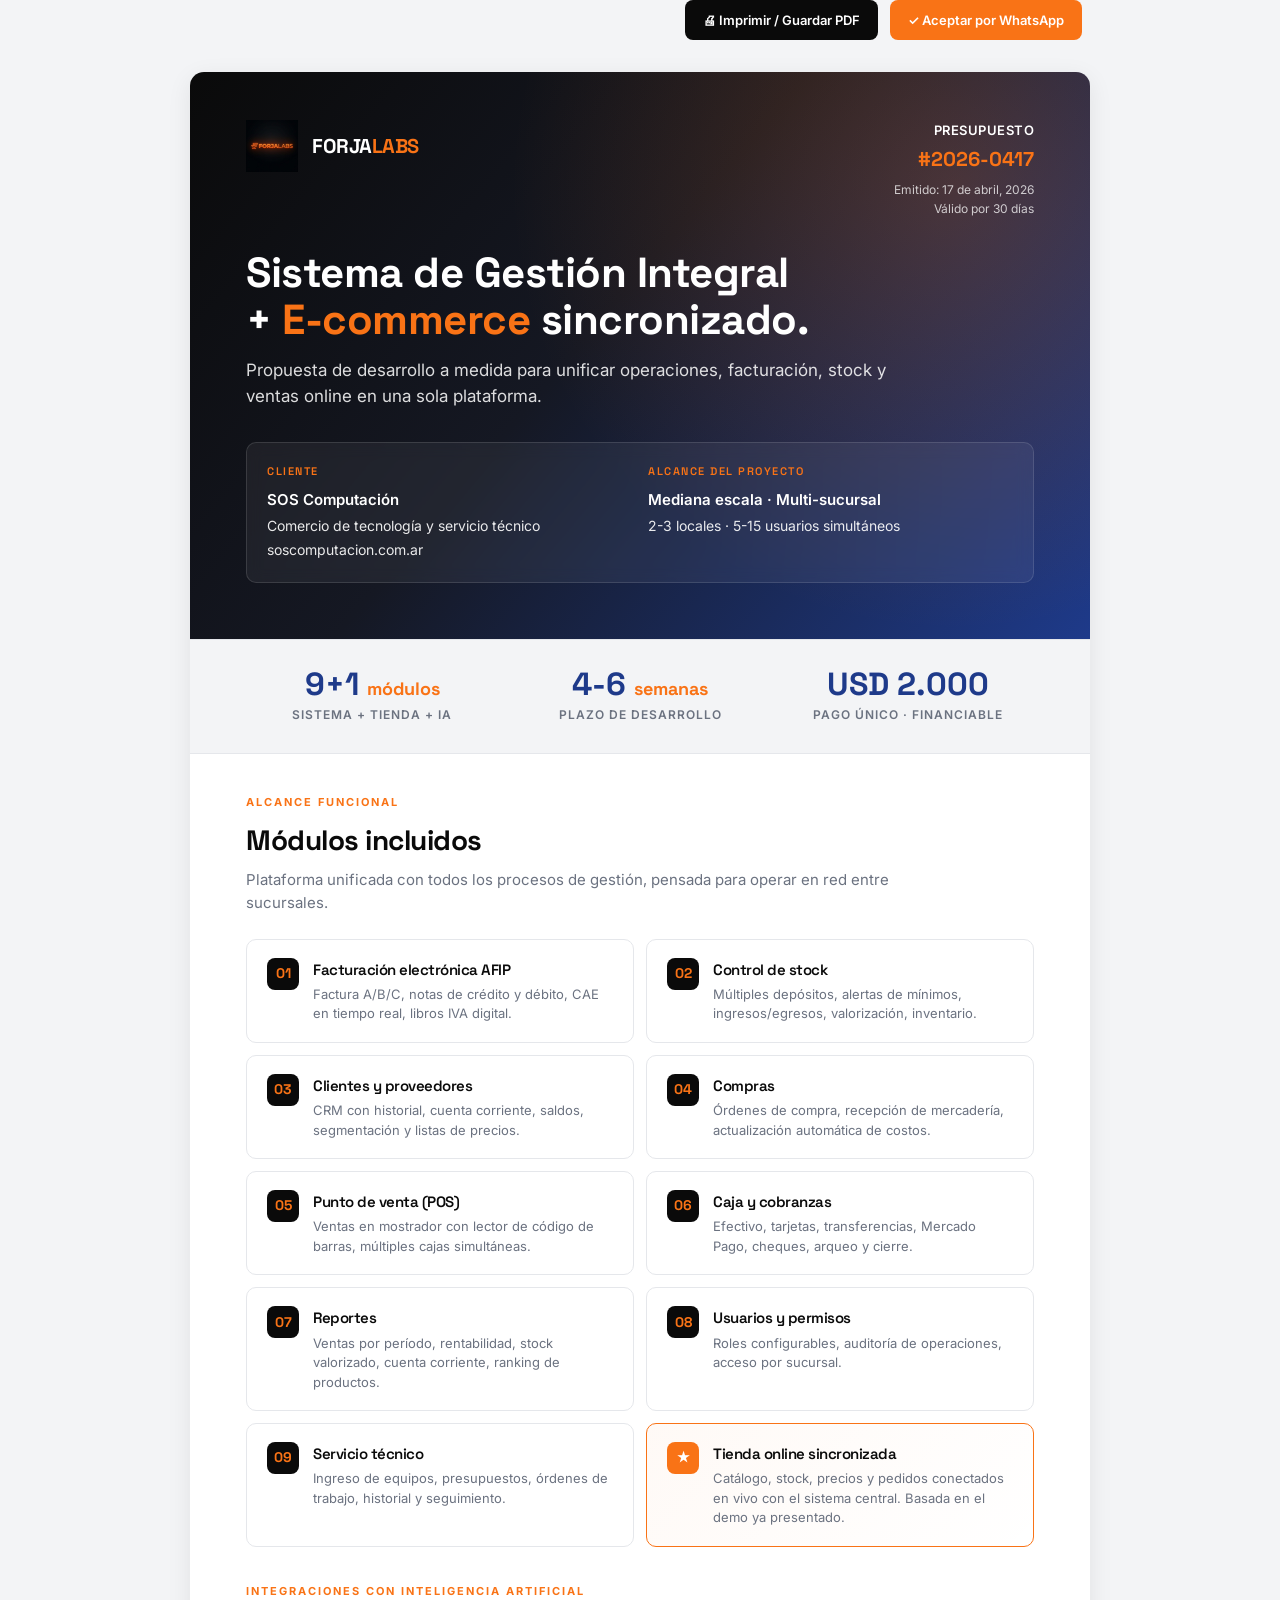
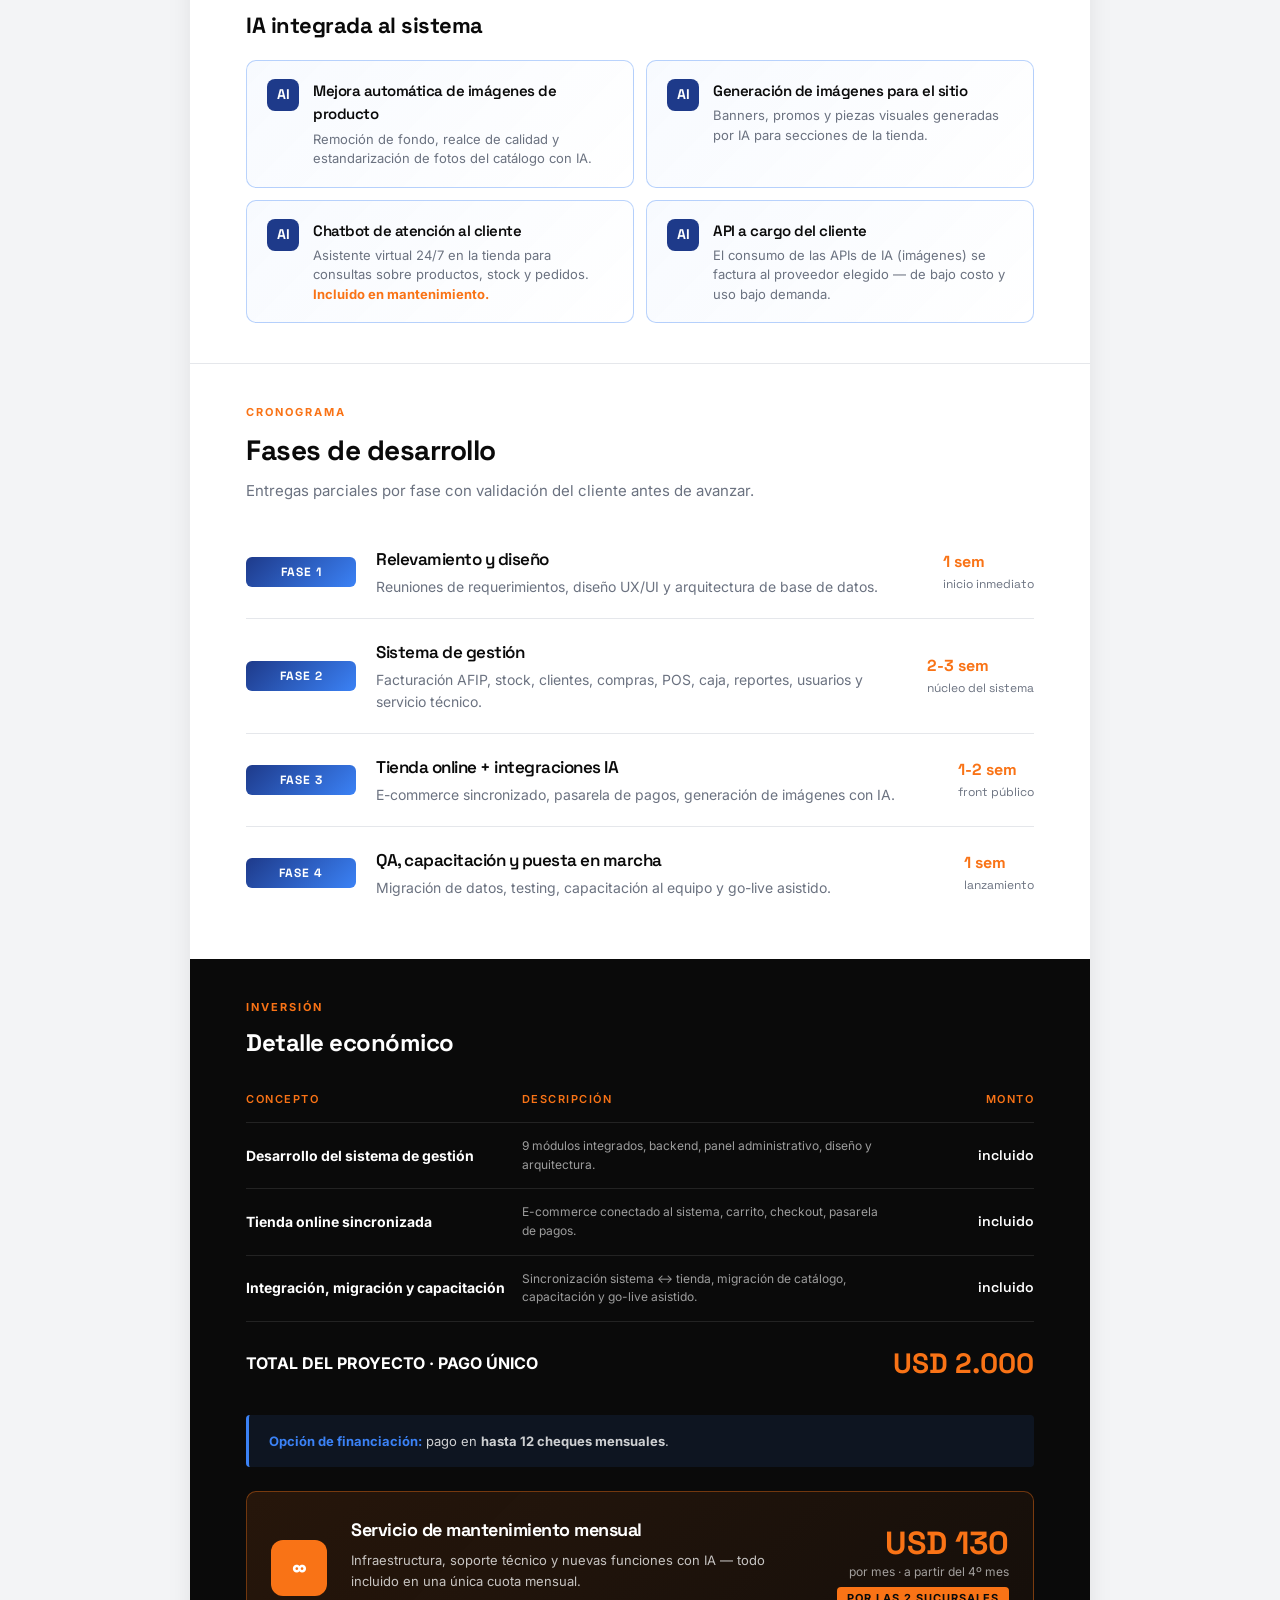
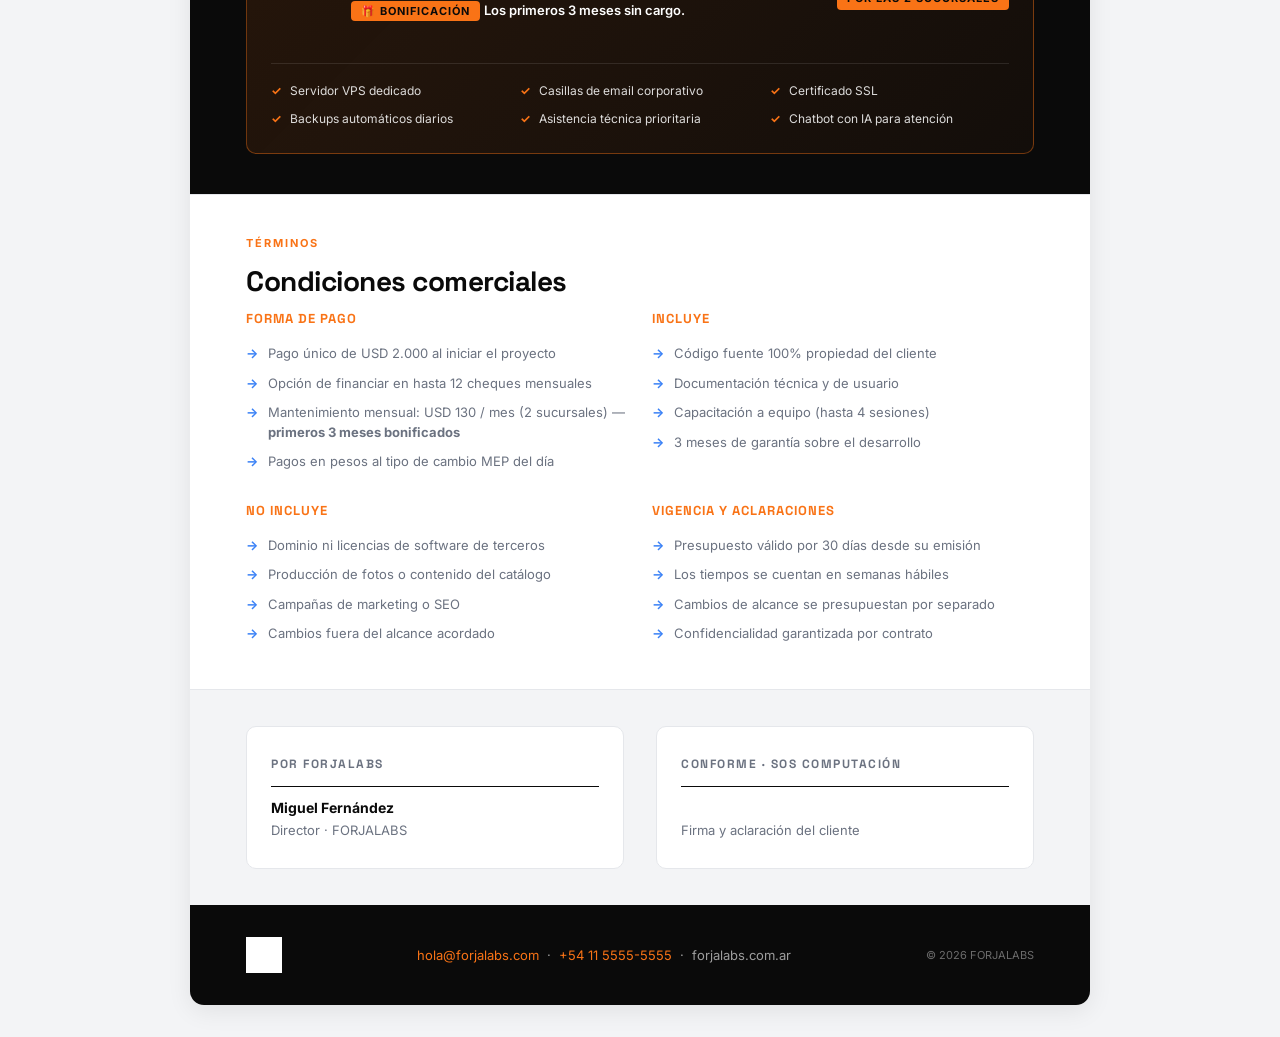
==== presupuesto/index.html @ 019d96d7 "Agregar presupuesto FORJALABS para SOS" ====
<!DOCTYPE html>
<html lang="es">
<head>
<meta charset="UTF-8">
<meta name="viewport" content="width=device-width, initial-scale=1.0">
<title>Presupuesto — Sistema de Gestión + E-commerce · SOS Computación</title>
<link rel="preconnect" href="https://fonts.googleapis.com">
<link rel="preconnect" href="https://fonts.gstatic.com" crossorigin>
<link href="https://fonts.googleapis.com/css2?family=Inter:wght@400;500;600;700&family=Space+Grotesk:wght@400;500;600;700;900&display=swap" rel="stylesheet">
<style>
:root {
  --black: #0A0A0A;
  --blue: #1E3A8A;
  --blue-dark: #1E40AF;
  --blue-light: #3B82F6;
  --gray: #6B7280;
  --gray-light: #F3F4F6;
  --orange: #F97316;
  --orange-dark: #EA580C;
  --white: #FFFFFF;
  --border: #E5E7EB;
  --radius: 10px;
}
* { box-sizing: border-box; margin: 0; padding: 0; }
body {
  font-family: 'Inter', -apple-system, BlinkMacSystemFont, sans-serif;
  color: var(--black);
  background: var(--gray-light);
  line-height: 1.55;
  -webkit-font-smoothing: antialiased;
}
h1, h2, h3, h4 { font-family: 'Space Grotesk', sans-serif; letter-spacing: -.5px; }

.page {
  max-width: 900px;
  margin: 32px auto;
  background: var(--white);
  border-radius: 14px;
  box-shadow: 0 6px 24px rgba(0,0,0,.08);
  overflow: hidden;
}

/* === HERO === */
.hero {
  background: linear-gradient(130deg, var(--black) 0%, #151823 45%, var(--blue) 100%);
  color: var(--white);
  padding: 48px 56px 56px;
  position: relative;
  overflow: hidden;
}
.hero::before {
  content: ''; position: absolute; inset: 0;
  background: radial-gradient(circle at 85% 20%, rgba(249,115,22,.22) 0%, transparent 50%);
}
.hero-row { position: relative; z-index: 1; display: flex; justify-content: space-between; align-items: flex-start; margin-bottom: 32px; gap: 20px; }
.brand { display: flex; align-items: center; gap: 14px; }
.brand img { height: 52px; width: auto; }
.brand-text { font-family: 'Space Grotesk', sans-serif; font-weight: 700; font-size: 20px; letter-spacing: -.5px; }
.brand-text .labs { color: var(--orange); }

.meta { text-align: right; font-size: 12px; color: rgba(255,255,255,.75); }
.meta strong { color: var(--white); font-weight: 600; display: block; font-size: 13px; letter-spacing: .5px; text-transform: uppercase; }
.meta-code { font-family: 'Space Grotesk', sans-serif; font-size: 20px; font-weight: 700; color: var(--orange); margin-top: 4px; }

.hero h1 {
  position: relative; z-index: 1;
  font-size: 42px; font-weight: 700; line-height: 1.1;
  margin-bottom: 14px;
}
.hero h1 span { color: var(--orange); }
.hero-sub { position: relative; z-index: 1; font-size: 17px; opacity: .85; max-width: 640px; }

.hero-client {
  position: relative; z-index: 1;
  margin-top: 32px;
  display: grid; grid-template-columns: 1fr 1fr; gap: 16px;
  padding: 20px;
  background: rgba(255,255,255,.06);
  border: 1px solid rgba(255,255,255,.12);
  border-radius: var(--radius);
  backdrop-filter: blur(8px);
}
.hero-client-col h4 { font-size: 11px; letter-spacing: 1.5px; text-transform: uppercase; color: var(--orange); margin-bottom: 8px; font-weight: 600; }
.hero-client-col p { font-size: 14px; margin-bottom: 2px; opacity: .9; }
.hero-client-col strong { color: var(--white); font-weight: 600; font-size: 15px; display: block; margin-bottom: 4px; }

/* === SECTIONS === */
.section { padding: 40px 56px; border-top: 1px solid var(--border); }
.section-eyebrow { font-size: 11px; letter-spacing: 2px; text-transform: uppercase; color: var(--orange); font-weight: 700; margin-bottom: 8px; }
.section h2 { font-size: 28px; font-weight: 700; color: var(--black); margin-bottom: 6px; }
.section-lead { font-size: 15px; color: var(--gray); margin-bottom: 24px; max-width: 700px; }

/* === RESUMEN === */
.resumen { padding: 28px 56px; background: var(--gray-light); display: grid; grid-template-columns: repeat(3, 1fr); gap: 16px; border-top: 1px solid var(--border); }
.resumen-item { text-align: center; }
.resumen-item .num { font-family: 'Space Grotesk', sans-serif; font-size: 32px; font-weight: 700; color: var(--blue); line-height: 1; }
.resumen-item .num small { font-size: 18px; color: var(--orange); }
.resumen-item .lbl { font-size: 12px; color: var(--gray); text-transform: uppercase; letter-spacing: 1px; margin-top: 6px; font-weight: 600; }

/* === MODULOS GRID === */
.mods { display: grid; grid-template-columns: 1fr 1fr; gap: 12px; }
.mod {
  border: 1px solid var(--border); border-radius: var(--radius);
  padding: 18px 20px; background: var(--white);
  display: flex; gap: 14px; align-items: flex-start;
  transition: border-color .15s;
}
.mod:hover { border-color: var(--blue); }
.mod-num {
  background: var(--black); color: var(--orange);
  font-family: 'Space Grotesk', sans-serif; font-weight: 700; font-size: 14px;
  width: 32px; height: 32px; border-radius: 8px;
  display: grid; place-items: center;
  flex-shrink: 0;
}
.mod h3 { font-size: 15px; font-weight: 600; color: var(--black); margin-bottom: 4px; }
.mod p { font-size: 13px; color: var(--gray); line-height: 1.5; }

/* === FASES === */
.fase { display: grid; grid-template-columns: 110px 1fr auto; gap: 20px; padding: 20px 0; border-bottom: 1px solid var(--border); align-items: center; }
.fase:last-child { border-bottom: none; }
.fase-tag {
  background: linear-gradient(135deg, var(--blue) 0%, var(--blue-light) 100%);
  color: var(--white);
  font-family: 'Space Grotesk', sans-serif; font-weight: 700;
  padding: 6px 10px; border-radius: 6px;
  text-align: center; font-size: 12px; letter-spacing: 1px;
}
.fase-body h3 { font-size: 17px; font-weight: 600; margin-bottom: 4px; }
.fase-body p { font-size: 14px; color: var(--gray); }
.fase-time {
  font-family: 'Space Grotesk', sans-serif; font-weight: 700; color: var(--orange);
  font-size: 16px; white-space: nowrap;
}
.fase-time small { color: var(--gray); font-weight: 400; font-size: 12px; display: block; }

/* === MANTENIMIENTO DESTACADO === */
.mant {
  margin-top: 24px;
  background: linear-gradient(135deg, rgba(249,115,22,.12), rgba(249,115,22,.04));
  border: 1px solid rgba(249,115,22,.4);
  border-radius: var(--radius);
  padding: 24px;
  display: grid; grid-template-columns: auto 1fr auto; gap: 24px; align-items: center;
}
.mant-icon {
  background: var(--orange); color: var(--white);
  width: 56px; height: 56px; border-radius: 12px;
  display: grid; place-items: center;
  font-family: 'Space Grotesk', sans-serif; font-size: 24px; font-weight: 700;
}
.mant-body h3 { color: var(--white); font-size: 18px; margin-bottom: 6px; }
.mant-body p { color: rgba(255,255,255,.75); font-size: 13px; line-height: 1.6; }
.mant-body p strong { color: var(--orange); }
.mant-price { text-align: right; }
.mant-price .amt {
  font-family: 'Space Grotesk', sans-serif;
  font-size: 32px; font-weight: 700; color: var(--orange);
  line-height: 1;
}
.mant-price .per { font-size: 12px; color: rgba(255,255,255,.6); margin-top: 4px; }
.mant-price .scope {
  display: inline-block; margin-top: 6px;
  background: var(--orange); color: var(--black);
  font-size: 11px; font-weight: 700; letter-spacing: 1px; text-transform: uppercase;
  padding: 3px 10px; border-radius: 4px;
}
.mant-includes {
  grid-column: 1 / -1; margin-top: 18px;
  display: grid; grid-template-columns: repeat(3, 1fr); gap: 10px;
  padding-top: 18px; border-top: 1px solid rgba(255,255,255,.1);
}
.mant-includes div {
  font-size: 12px; color: rgba(255,255,255,.85);
  display: flex; gap: 8px; align-items: center;
}
.mant-includes div::before { content: '✓'; color: var(--orange); font-weight: 700; }
@media (max-width: 720px) {
  .mant { grid-template-columns: 1fr; text-align: center; }
  .mant-icon { margin: 0 auto; }
  .mant-price { text-align: center; }
  .mant-includes { grid-template-columns: 1fr; }
}

/* === TABLA INVERSION === */
.inversion { padding: 40px 56px; background: var(--black); color: var(--white); }
.inversion .section-eyebrow { color: var(--orange); }
.inversion h2 { color: var(--white); }
.inv-table { width: 100%; border-collapse: collapse; margin-top: 16px; }
.inv-table th, .inv-table td { padding: 14px 0; text-align: left; font-size: 14px; border-bottom: 1px solid rgba(255,255,255,.1); }
.inv-table th { color: var(--orange); font-weight: 600; font-size: 11px; letter-spacing: 1.5px; text-transform: uppercase; }
.inv-table td.amt { text-align: right; font-family: 'Space Grotesk', sans-serif; font-weight: 600; color: var(--white); }
.inv-table td.desc { color: rgba(255,255,255,.6); font-size: 12px; max-width: 340px; }
.inv-table tr.total td {
  border-bottom: none; padding-top: 20px; font-size: 16px;
  color: var(--white); font-weight: 700;
}
.inv-table tr.total td.amt {
  font-size: 28px; color: var(--orange);
}
.inv-note { margin-top: 20px; padding: 16px 20px; background: rgba(249,115,22,.1); border-left: 3px solid var(--orange); border-radius: 4px; font-size: 13px; color: rgba(255,255,255,.8); }

/* === CONDICIONES === */
.conds { display: grid; grid-template-columns: 1fr 1fr; gap: 24px; }
.cond h4 { font-size: 13px; letter-spacing: 1px; text-transform: uppercase; color: var(--orange); margin-bottom: 10px; }
.cond ul { list-style: none; }
.cond li { font-size: 13px; color: var(--gray); padding: 5px 0 5px 22px; position: relative; line-height: 1.5; }
.cond li::before {
  content: '→'; position: absolute; left: 0; color: var(--blue-light); font-weight: 700;
}

/* === FIRMA === */
.firma { padding: 36px 56px; background: var(--gray-light); display: grid; grid-template-columns: 1fr 1fr; gap: 32px; border-top: 1px solid var(--border); }
.firma-box {
  background: var(--white); border: 1px solid var(--border); border-radius: var(--radius);
  padding: 28px 24px; min-height: 140px;
  display: flex; flex-direction: column; justify-content: space-between;
}
.firma-box h4 { font-size: 12px; letter-spacing: 1.5px; text-transform: uppercase; color: var(--gray); margin-bottom: 12px; }
.firma-line { border-top: 1px solid var(--black); padding-top: 10px; font-size: 13px; color: var(--gray); }
.firma-line strong { display: block; color: var(--black); font-size: 14px; margin-bottom: 2px; }

/* === FOOTER === */
.pfooter {
  background: var(--black); color: var(--white);
  padding: 32px 56px;
  display: grid; grid-template-columns: auto 1fr auto; gap: 24px; align-items: center;
  font-size: 13px;
}
.pfooter .brand-text { color: var(--white); }
.pfooter-contact { color: rgba(255,255,255,.6); text-align: center; }
.pfooter-contact a { color: var(--orange); text-decoration: none; }
.pfooter-copy { color: rgba(255,255,255,.4); font-size: 11px; text-align: right; }

/* === ACTIONS (no imprimir) === */
.actions {
  max-width: 900px; margin: 0 auto 32px; padding: 0 8px;
  display: flex; gap: 12px; justify-content: flex-end;
}
.btn {
  display: inline-flex; align-items: center; gap: 8px;
  background: var(--black); color: var(--white);
  padding: 10px 18px; border-radius: 8px; font-size: 13px; font-weight: 600;
  cursor: pointer; border: none; font-family: inherit;
  transition: .15s;
}
.btn:hover { background: var(--blue); }
.btn.primary { background: var(--orange); }
.btn.primary:hover { background: var(--orange-dark); }

/* === PRINT === */
@media print {
  body { background: white; }
  .page { box-shadow: none; margin: 0; max-width: none; border-radius: 0; }
  .actions { display: none; }
  .section, .inversion, .firma, .pfooter { page-break-inside: avoid; }
  .hero { page-break-after: avoid; }
}

@media (max-width: 720px) {
  .page { margin: 0; border-radius: 0; }
  .hero, .section, .inversion, .firma, .pfooter { padding-left: 24px; padding-right: 24px; }
  .hero h1 { font-size: 28px; }
  .hero-row, .hero-client, .mods, .conds, .firma, .pfooter { grid-template-columns: 1fr; }
  .hero-row { flex-direction: column; }
  .meta { text-align: left; }
  .resumen { grid-template-columns: 1fr; padding: 24px; }
  .fase { grid-template-columns: 1fr; }
}
</style>
</head>
<body>

<div class="actions">
  <button class="btn" onclick="window.print()">🖨 Imprimir / Guardar PDF</button>
  <a class="btn primary" href="https://wa.me/5491155555555?text=Hola%20Miguel%2C%20recib%C3%AD%20el%20presupuesto" target="_blank" style="text-decoration:none">✓ Aceptar por WhatsApp</a>
</div>

<main class="page">

  <!-- HERO -->
  <section class="hero">
    <div class="hero-row">
      <div class="brand">
        <img src="logo-forjalabs.png" alt="FORJALABS">
        <div class="brand-text">FORJA<span class="labs">LABS</span></div>
      </div>
      <div class="meta">
        <strong>Presupuesto</strong>
        <div class="meta-code">#2026-0417</div>
        <div style="margin-top:6px">Emitido: 17 de abril, 2026</div>
        <div>Válido por 30 días</div>
      </div>
    </div>

    <h1>Sistema de Gestión Integral<br>+ <span>E-commerce</span> sincronizado.</h1>
    <p class="hero-sub">Propuesta de desarrollo a medida para unificar operaciones, facturación, stock y ventas online en una sola plataforma.</p>

    <div class="hero-client">
      <div class="hero-client-col">
        <h4>Cliente</h4>
        <strong>SOS Computación</strong>
        <p>Comercio de tecnología y servicio técnico</p>
        <p>soscomputacion.com.ar</p>
      </div>
      <div class="hero-client-col">
        <h4>Alcance del proyecto</h4>
        <strong>Mediana escala · Multi-sucursal</strong>
        <p>2-3 locales · 5-15 usuarios simultáneos</p>
      </div>
    </div>
  </section>

  <!-- RESUMEN -->
  <section class="resumen">
    <div class="resumen-item">
      <div class="num">9+1 <small>módulos</small></div>
      <div class="lbl">Sistema + tienda + IA</div>
    </div>
    <div class="resumen-item">
      <div class="num">4-6 <small>semanas</small></div>
      <div class="lbl">Plazo de desarrollo</div>
    </div>
    <div class="resumen-item">
      <div class="num">USD 2.000</div>
      <div class="lbl">Pago único · financiable</div>
    </div>
  </section>

  <!-- MODULOS -->
  <section class="section">
    <div class="section-eyebrow">Alcance funcional</div>
    <h2>Módulos incluidos</h2>
    <p class="section-lead">Plataforma unificada con todos los procesos de gestión, pensada para operar en red entre sucursales.</p>

    <div class="mods">
      <div class="mod"><div class="mod-num">01</div><div><h3>Facturación electrónica AFIP</h3><p>Factura A/B/C, notas de crédito y débito, CAE en tiempo real, libros IVA digital.</p></div></div>
      <div class="mod"><div class="mod-num">02</div><div><h3>Control de stock</h3><p>Múltiples depósitos, alertas de mínimos, ingresos/egresos, valorización, inventario.</p></div></div>
      <div class="mod"><div class="mod-num">03</div><div><h3>Clientes y proveedores</h3><p>CRM con historial, cuenta corriente, saldos, segmentación y listas de precios.</p></div></div>
      <div class="mod"><div class="mod-num">04</div><div><h3>Compras</h3><p>Órdenes de compra, recepción de mercadería, actualización automática de costos.</p></div></div>
      <div class="mod"><div class="mod-num">05</div><div><h3>Punto de venta (POS)</h3><p>Ventas en mostrador con lector de código de barras, múltiples cajas simultáneas.</p></div></div>
      <div class="mod"><div class="mod-num">06</div><div><h3>Caja y cobranzas</h3><p>Efectivo, tarjetas, transferencias, Mercado Pago, cheques, arqueo y cierre.</p></div></div>
      <div class="mod"><div class="mod-num">07</div><div><h3>Reportes</h3><p>Ventas por período, rentabilidad, stock valorizado, cuenta corriente, ranking de productos.</p></div></div>
      <div class="mod"><div class="mod-num">08</div><div><h3>Usuarios y permisos</h3><p>Roles configurables, auditoría de operaciones, acceso por sucursal.</p></div></div>
      <div class="mod"><div class="mod-num">09</div><div><h3>Servicio técnico</h3><p>Ingreso de equipos, presupuestos, órdenes de trabajo, historial y seguimiento.</p></div></div>
      <div class="mod" style="border-color: var(--orange); background: linear-gradient(135deg, rgba(249,115,22,.04), transparent)">
        <div class="mod-num" style="background: var(--orange); color: var(--white)">★</div>
        <div><h3>Tienda online sincronizada</h3><p>Catálogo, stock, precios y pedidos conectados en vivo con el sistema central. Basada en el demo ya presentado.</p></div>
      </div>
    </div>

    <div class="section-eyebrow" style="margin-top: 36px">Integraciones con Inteligencia Artificial</div>
    <h2 style="font-size: 22px; margin-bottom: 18px">IA integrada al sistema</h2>
    <div class="mods">
      <div class="mod" style="border-color: rgba(59,130,246,.35); background: linear-gradient(135deg, rgba(59,130,246,.04), transparent)">
        <div class="mod-num" style="background: var(--blue); color: var(--white)">AI</div>
        <div><h3>Mejora automática de imágenes de producto</h3><p>Remoción de fondo, realce de calidad y estandarización de fotos del catálogo con IA.</p></div>
      </div>
      <div class="mod" style="border-color: rgba(59,130,246,.35); background: linear-gradient(135deg, rgba(59,130,246,.04), transparent)">
        <div class="mod-num" style="background: var(--blue); color: var(--white)">AI</div>
        <div><h3>Generación de imágenes para el sitio</h3><p>Banners, promos y piezas visuales generadas por IA para secciones de la tienda.</p></div>
      </div>
      <div class="mod" style="border-color: rgba(59,130,246,.35); background: linear-gradient(135deg, rgba(59,130,246,.04), transparent)">
        <div class="mod-num" style="background: var(--blue); color: var(--white)">AI</div>
        <div><h3>Chatbot de atención al cliente</h3><p>Asistente virtual 24/7 en la tienda para consultas sobre productos, stock y pedidos. <strong style="color:var(--orange)">Incluido en mantenimiento.</strong></p></div>
      </div>
      <div class="mod" style="border-color: rgba(59,130,246,.35); background: linear-gradient(135deg, rgba(59,130,246,.04), transparent)">
        <div class="mod-num" style="background: var(--blue); color: var(--white)">AI</div>
        <div><h3>API a cargo del cliente</h3><p>El consumo de las APIs de IA (imágenes) se factura al proveedor elegido — de bajo costo y uso bajo demanda.</p></div>
      </div>
    </div>
  </section>

  <!-- FASES -->
  <section class="section">
    <div class="section-eyebrow">Cronograma</div>
    <h2>Fases de desarrollo</h2>
    <p class="section-lead">Entregas parciales por fase con validación del cliente antes de avanzar.</p>

    <div>
      <div class="fase">
        <div class="fase-tag">FASE 1</div>
        <div class="fase-body"><h3>Relevamiento y diseño</h3><p>Reuniones de requerimientos, diseño UX/UI y arquitectura de base de datos.</p></div>
        <div class="fase-time">1 sem<small>inicio inmediato</small></div>
      </div>
      <div class="fase">
        <div class="fase-tag">FASE 2</div>
        <div class="fase-body"><h3>Sistema de gestión</h3><p>Facturación AFIP, stock, clientes, compras, POS, caja, reportes, usuarios y servicio técnico.</p></div>
        <div class="fase-time">2-3 sem<small>núcleo del sistema</small></div>
      </div>
      <div class="fase">
        <div class="fase-tag">FASE 3</div>
        <div class="fase-body"><h3>Tienda online + integraciones IA</h3><p>E-commerce sincronizado, pasarela de pagos, generación de imágenes con IA.</p></div>
        <div class="fase-time">1-2 sem<small>front público</small></div>
      </div>
      <div class="fase">
        <div class="fase-tag">FASE 4</div>
        <div class="fase-body"><h3>QA, capacitación y puesta en marcha</h3><p>Migración de datos, testing, capacitación al equipo y go-live asistido.</p></div>
        <div class="fase-time">1 sem<small>lanzamiento</small></div>
      </div>
    </div>
  </section>

  <!-- INVERSION -->
  <section class="inversion">
    <div class="section-eyebrow">Inversión</div>
    <h2>Detalle económico</h2>

    <table class="inv-table">
      <thead>
        <tr><th style="width:35%">Concepto</th><th>Descripción</th><th style="text-align:right">Monto</th></tr>
      </thead>
      <tbody>
        <tr>
          <td><strong>Desarrollo del sistema de gestión</strong></td>
          <td class="desc">9 módulos integrados, backend, panel administrativo, diseño y arquitectura.</td>
          <td class="amt">incluido</td>
        </tr>
        <tr>
          <td><strong>Tienda online sincronizada</strong></td>
          <td class="desc">E-commerce conectado al sistema, carrito, checkout, pasarela de pagos.</td>
          <td class="amt">incluido</td>
        </tr>
        <tr>
          <td><strong>Integración, migración y capacitación</strong></td>
          <td class="desc">Sincronización sistema ↔ tienda, migración de catálogo, capacitación y go-live asistido.</td>
          <td class="amt">incluido</td>
        </tr>
        <tr class="total">
          <td colspan="2">TOTAL DEL PROYECTO · PAGO ÚNICO</td>
          <td class="amt">USD 2.000</td>
        </tr>
      </tbody>
    </table>

    <div class="inv-note" style="background: rgba(59,130,246,.1); border-left-color: var(--blue-light); margin-top: 16px">
      <strong style="color:var(--blue-light)">Opción de financiación:</strong> pago en <strong>hasta 12 cheques mensuales</strong>.
    </div>

    <div class="mant">
      <div class="mant-icon">∞</div>
      <div class="mant-body">
        <h3>Servicio de mantenimiento mensual</h3>
        <p>Infraestructura, soporte técnico y nuevas funciones con IA — todo incluido en una única cuota mensual.</p>
        <p style="margin-top:8px"><strong style="background:var(--orange); color:var(--black); padding:3px 10px; border-radius:4px; font-size:11px; letter-spacing:1px; text-transform:uppercase">🎁 Bonificación</strong> <span style="color:var(--white); font-weight:600">Los primeros 3 meses sin cargo.</span></p>
      </div>
      <div class="mant-price">
        <div class="amt">USD 130</div>
        <div class="per">por mes · a partir del 4º mes</div>
        <div class="scope">por las 2 sucursales</div>
      </div>
      <div class="mant-includes">
        <div>Servidor VPS dedicado</div>
        <div>Casillas de email corporativo</div>
        <div>Certificado SSL</div>
        <div>Backups automáticos diarios</div>
        <div>Asistencia técnica prioritaria</div>
        <div>Chatbot con IA para atención</div>
      </div>
    </div>
  </section>

  <!-- CONDICIONES -->
  <section class="section">
    <div class="section-eyebrow">Términos</div>
    <h2>Condiciones comerciales</h2>

    <div class="conds">
      <div class="cond">
        <h4>Forma de pago</h4>
        <ul>
          <li>Pago único de USD 2.000 al iniciar el proyecto</li>
          <li>Opción de financiar en hasta 12 cheques mensuales</li>
          <li>Mantenimiento mensual: USD 130 / mes (2 sucursales) — <strong>primeros 3 meses bonificados</strong></li>
          <li>Pagos en pesos al tipo de cambio MEP del día</li>
        </ul>
      </div>
      <div class="cond">
        <h4>Incluye</h4>
        <ul>
          <li>Código fuente 100% propiedad del cliente</li>
          <li>Documentación técnica y de usuario</li>
          <li>Capacitación a equipo (hasta 4 sesiones)</li>
          <li>3 meses de garantía sobre el desarrollo</li>
        </ul>
      </div>
      <div class="cond">
        <h4>No incluye</h4>
        <ul>
          <li>Dominio ni licencias de software de terceros</li>
          <li>Producción de fotos o contenido del catálogo</li>
          <li>Campañas de marketing o SEO</li>
          <li>Cambios fuera del alcance acordado</li>
        </ul>
      </div>
      <div class="cond">
        <h4>Vigencia y aclaraciones</h4>
        <ul>
          <li>Presupuesto válido por 30 días desde su emisión</li>
          <li>Los tiempos se cuentan en semanas hábiles</li>
          <li>Cambios de alcance se presupuestan por separado</li>
          <li>Confidencialidad garantizada por contrato</li>
        </ul>
      </div>
    </div>
  </section>

  <!-- FIRMA -->
  <section class="firma">
    <div class="firma-box">
      <h4>Por FORJALABS</h4>
      <div class="firma-line">
        <strong>Miguel Fernández</strong>
        Director · FORJALABS
      </div>
    </div>
    <div class="firma-box">
      <h4>Conforme · SOS Computación</h4>
      <div class="firma-line">
        <strong>&nbsp;</strong>
        Firma y aclaración del cliente
      </div>
    </div>
  </section>

  <!-- FOOTER -->
  <footer class="pfooter">
    <div class="brand">
      <img src="logo-forjalabs.png" alt="FORJALABS" style="height:36px; filter: brightness(0) invert(1)">
    </div>
    <div class="pfooter-contact">
      <a href="mailto:hola@forjalabs.com">hola@forjalabs.com</a> &nbsp;·&nbsp;
      <a href="tel:+5491155555555">+54 11 5555-5555</a> &nbsp;·&nbsp;
      forjalabs.com.ar
    </div>
    <div class="pfooter-copy">© 2026 FORJALABS</div>
  </footer>

</main>

</body>
</html>
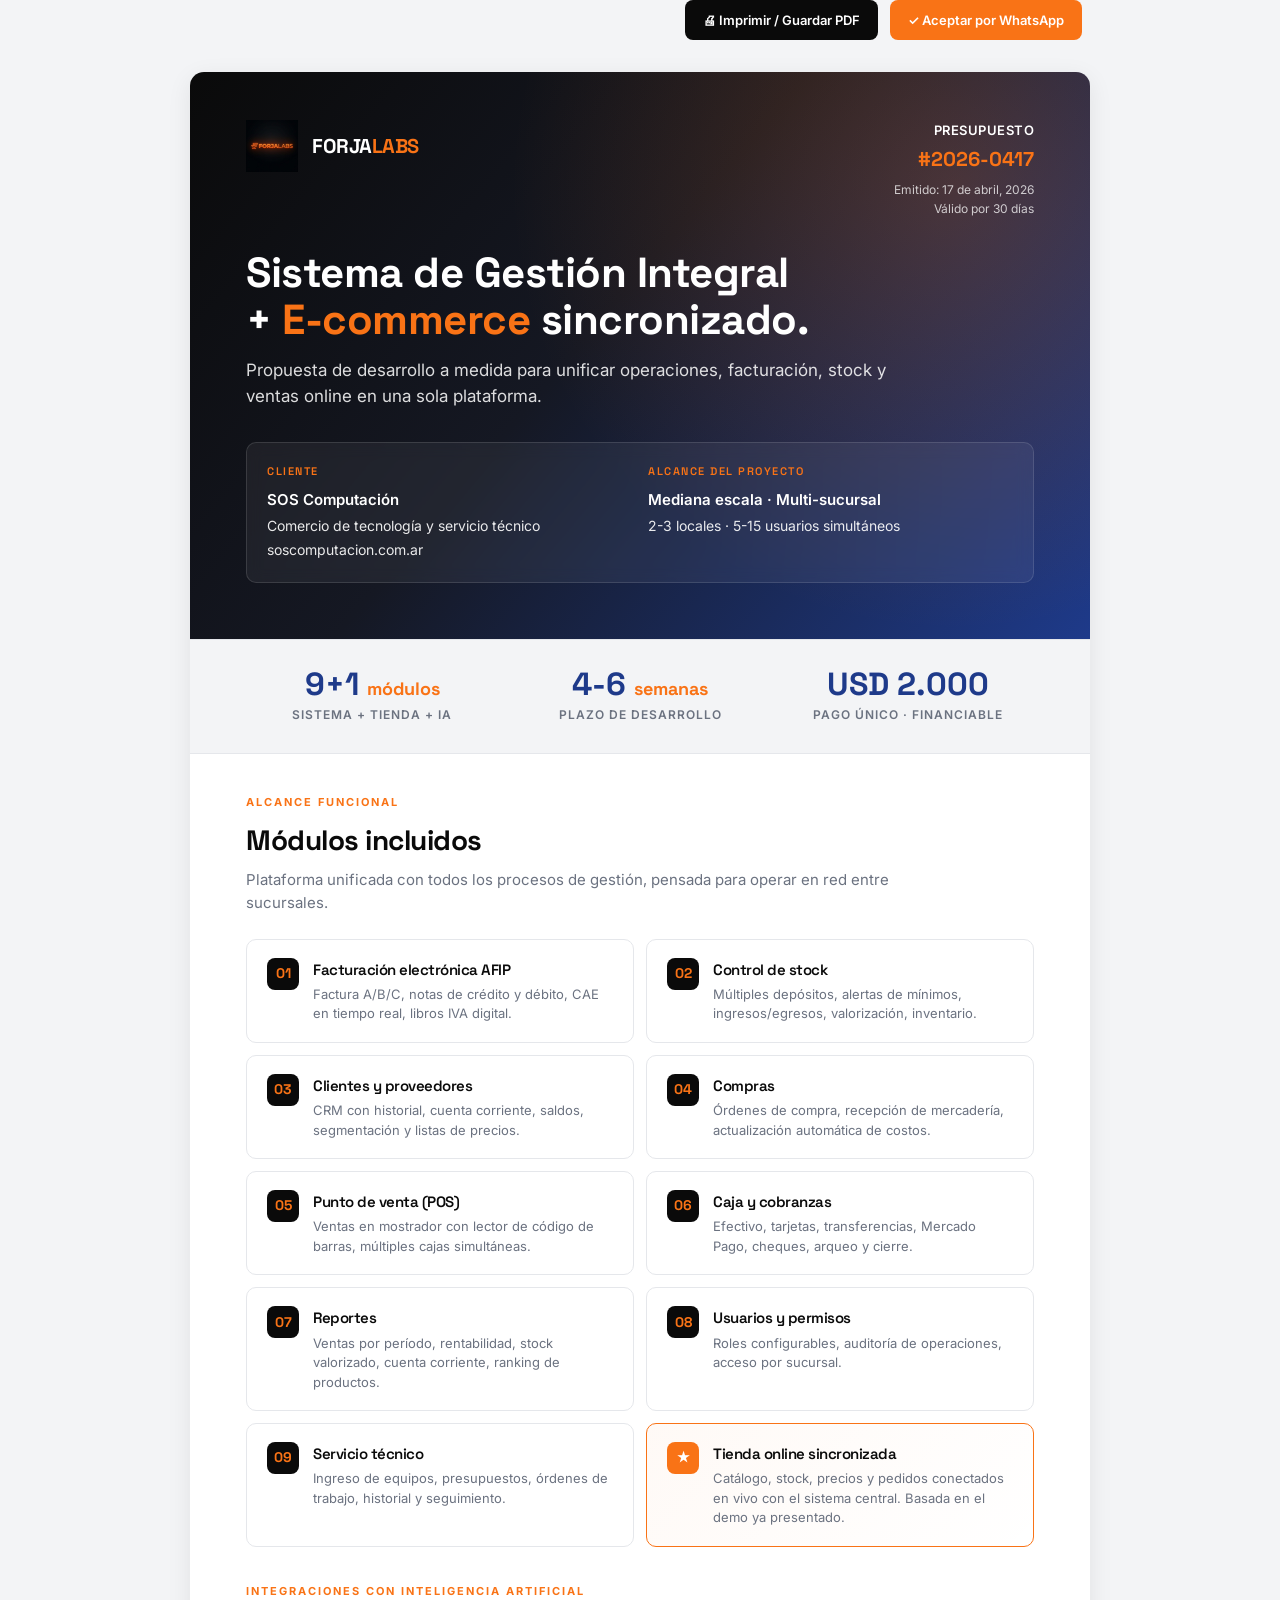
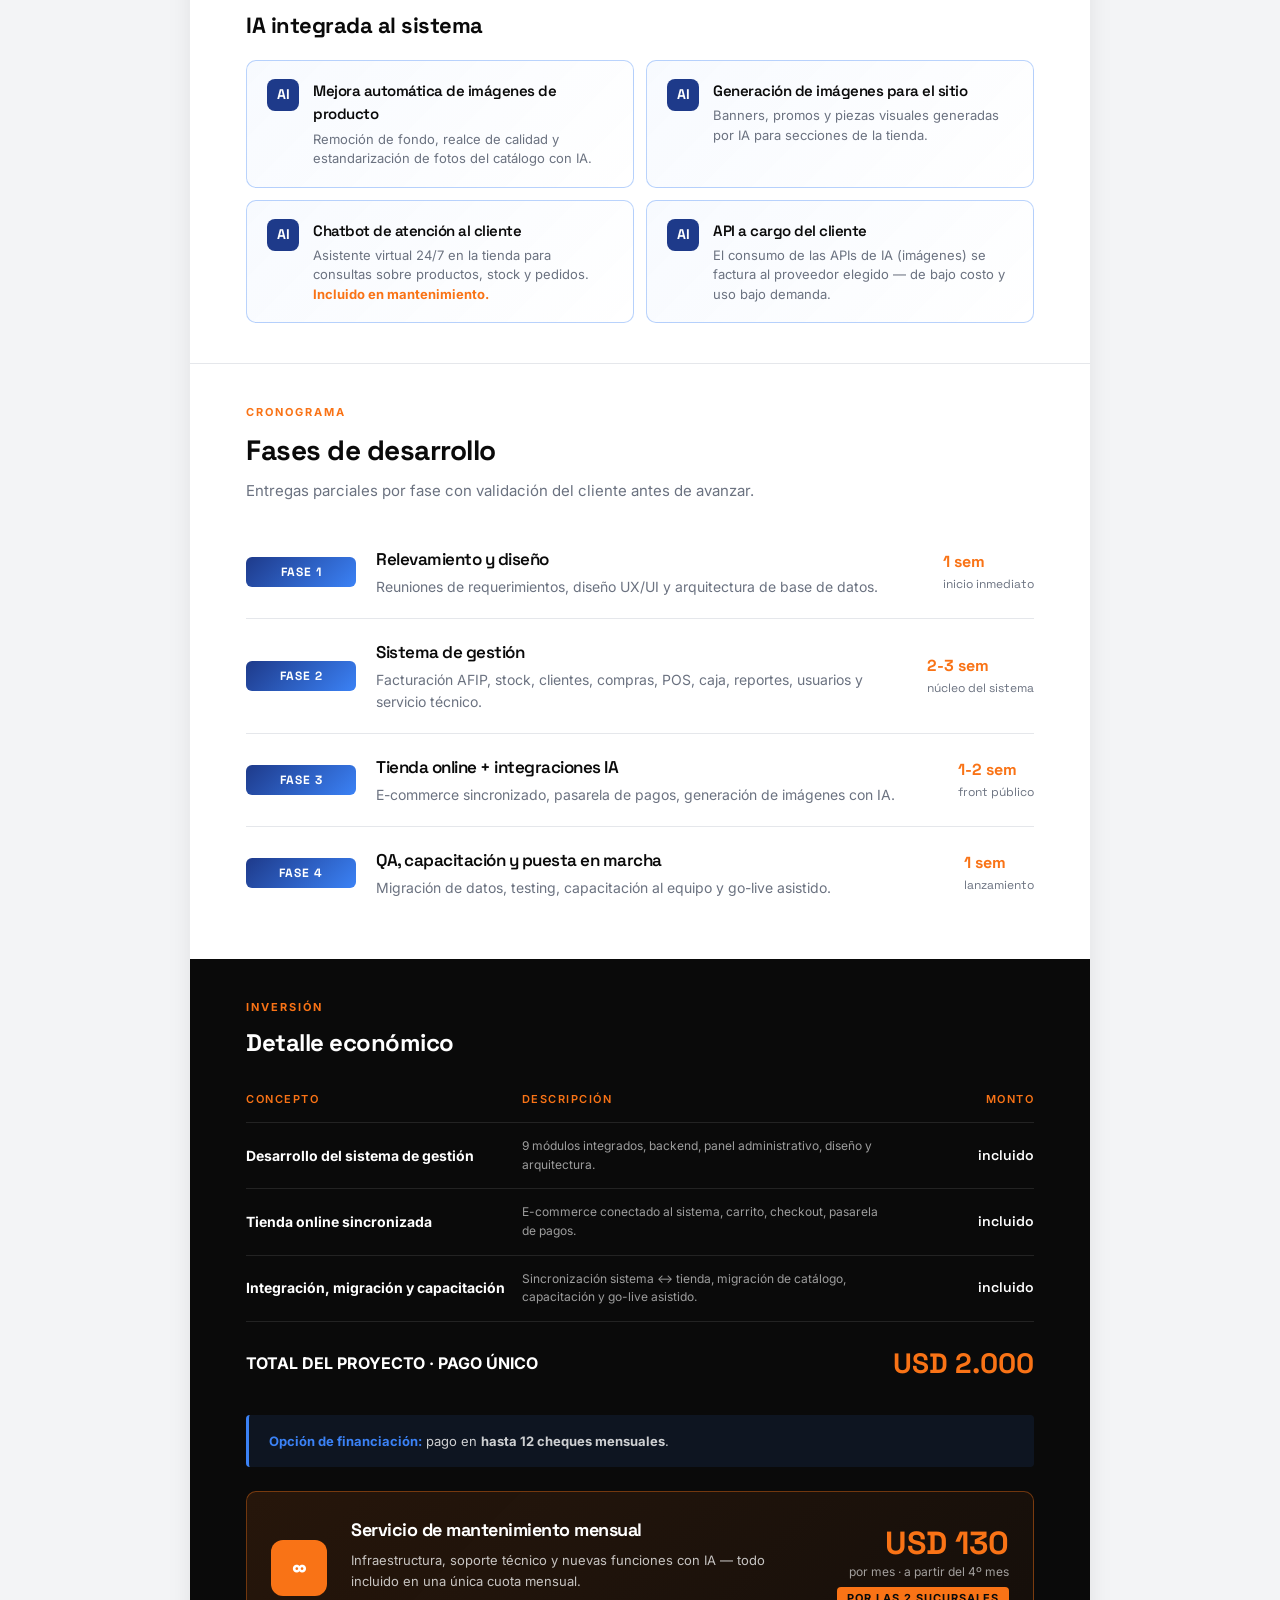
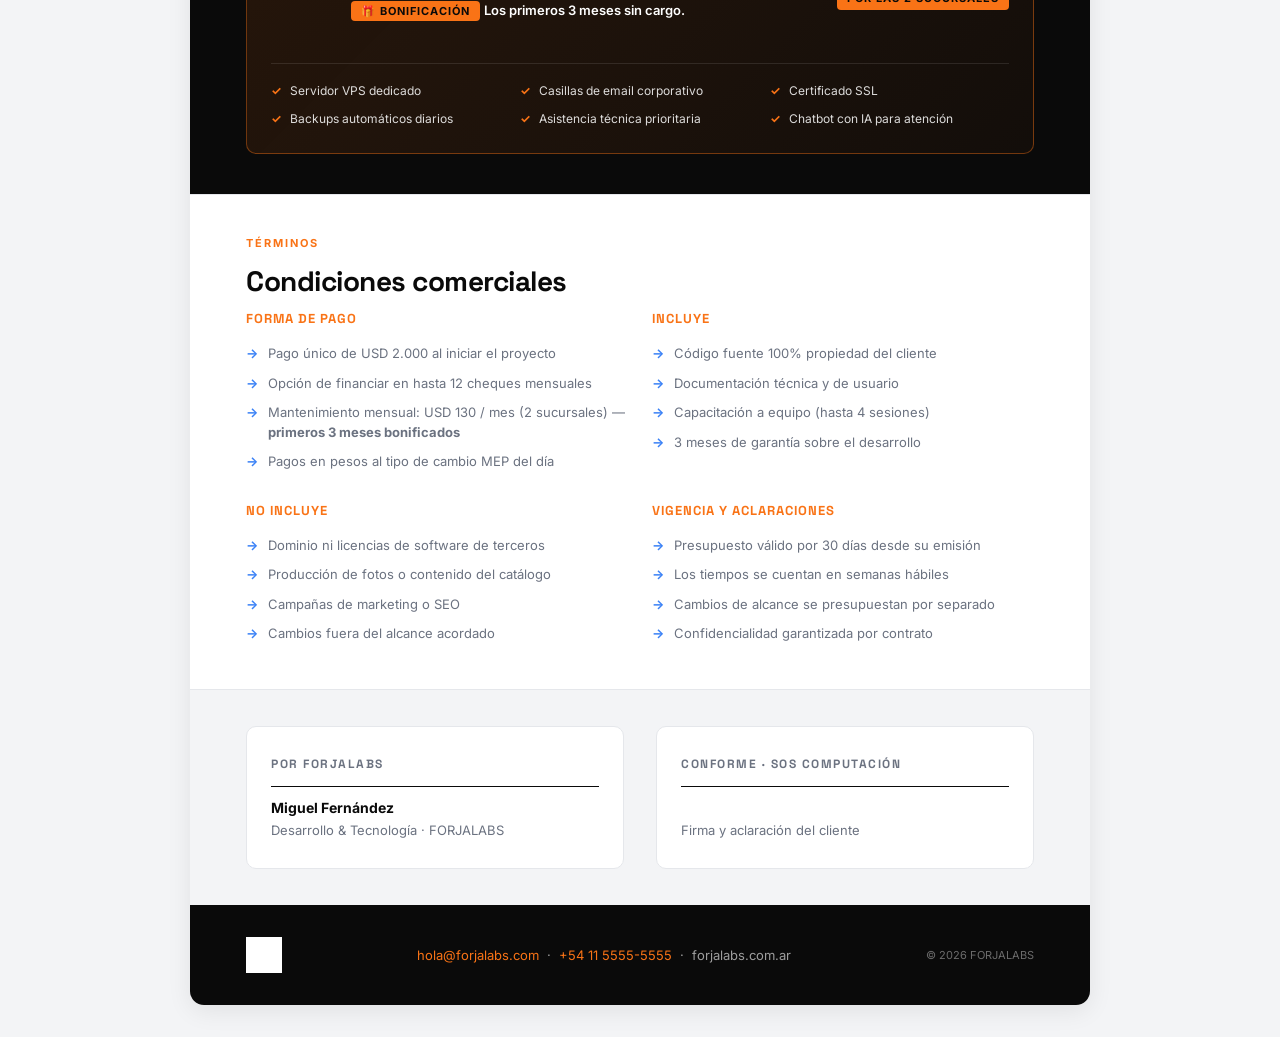
==== commit 64c140d4: "Actualizar cargo en firma del presupuesto" ====
--- a/presupuesto/index.html
+++ b/presupuesto/index.html
@@ -511,7 +511,7 @@
       <h4>Por FORJALABS</h4>
       <div class="firma-line">
         <strong>Miguel Fernández</strong>
-        Director · FORJALABS
+        Desarrollo & Tecnología · FORJALABS
       </div>
     </div>
     <div class="firma-box">
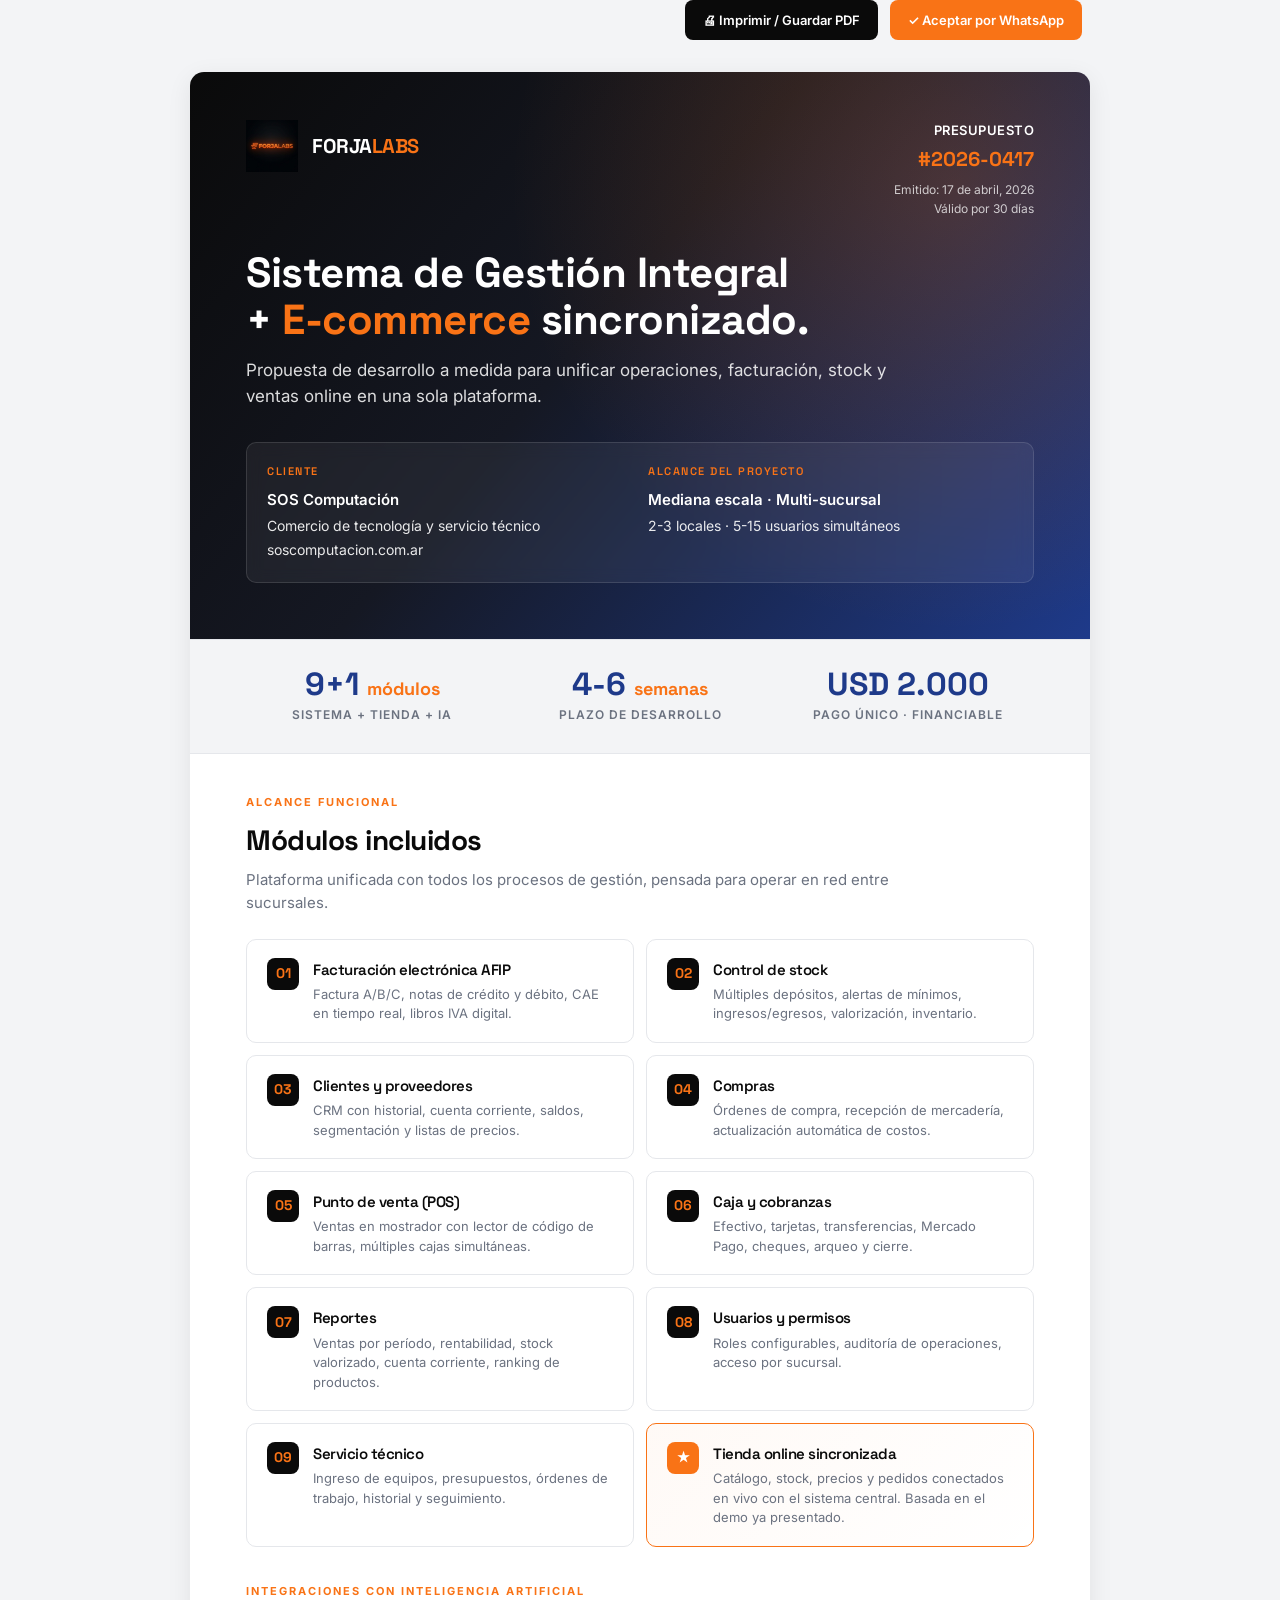
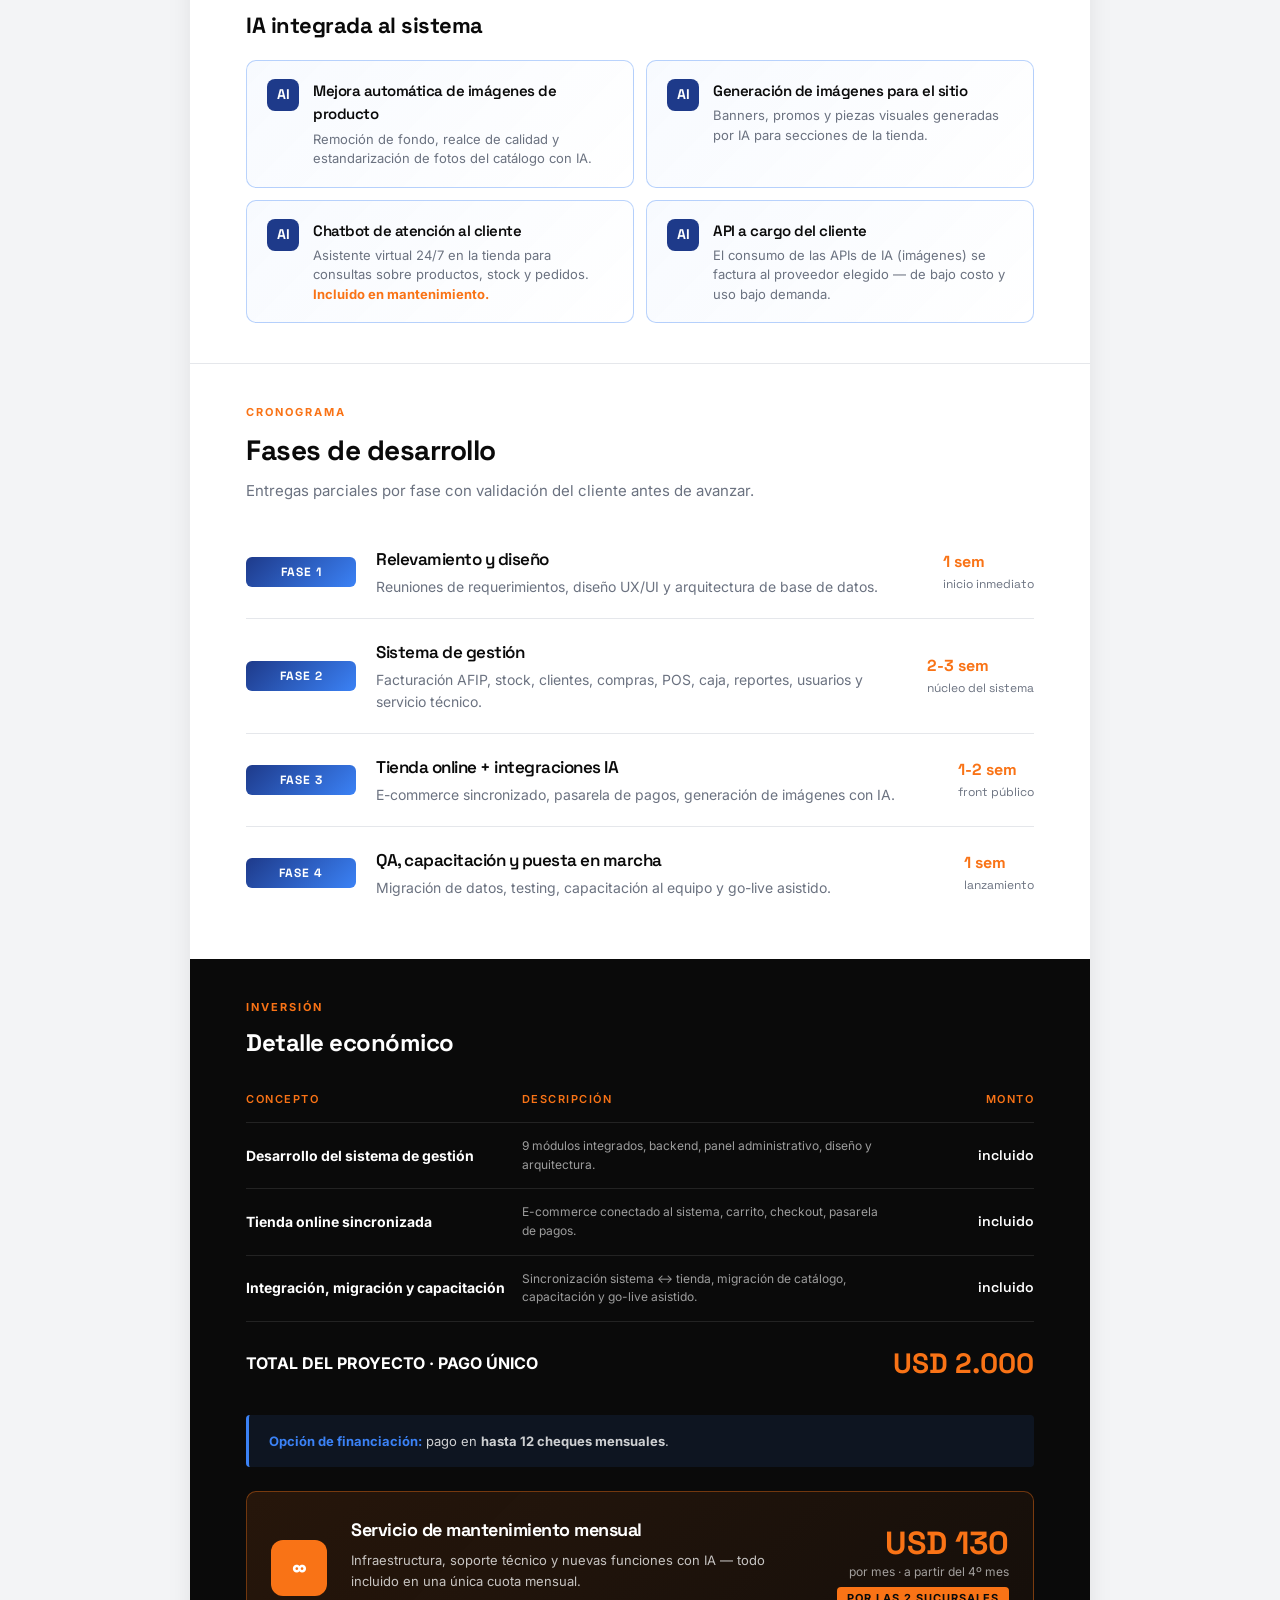
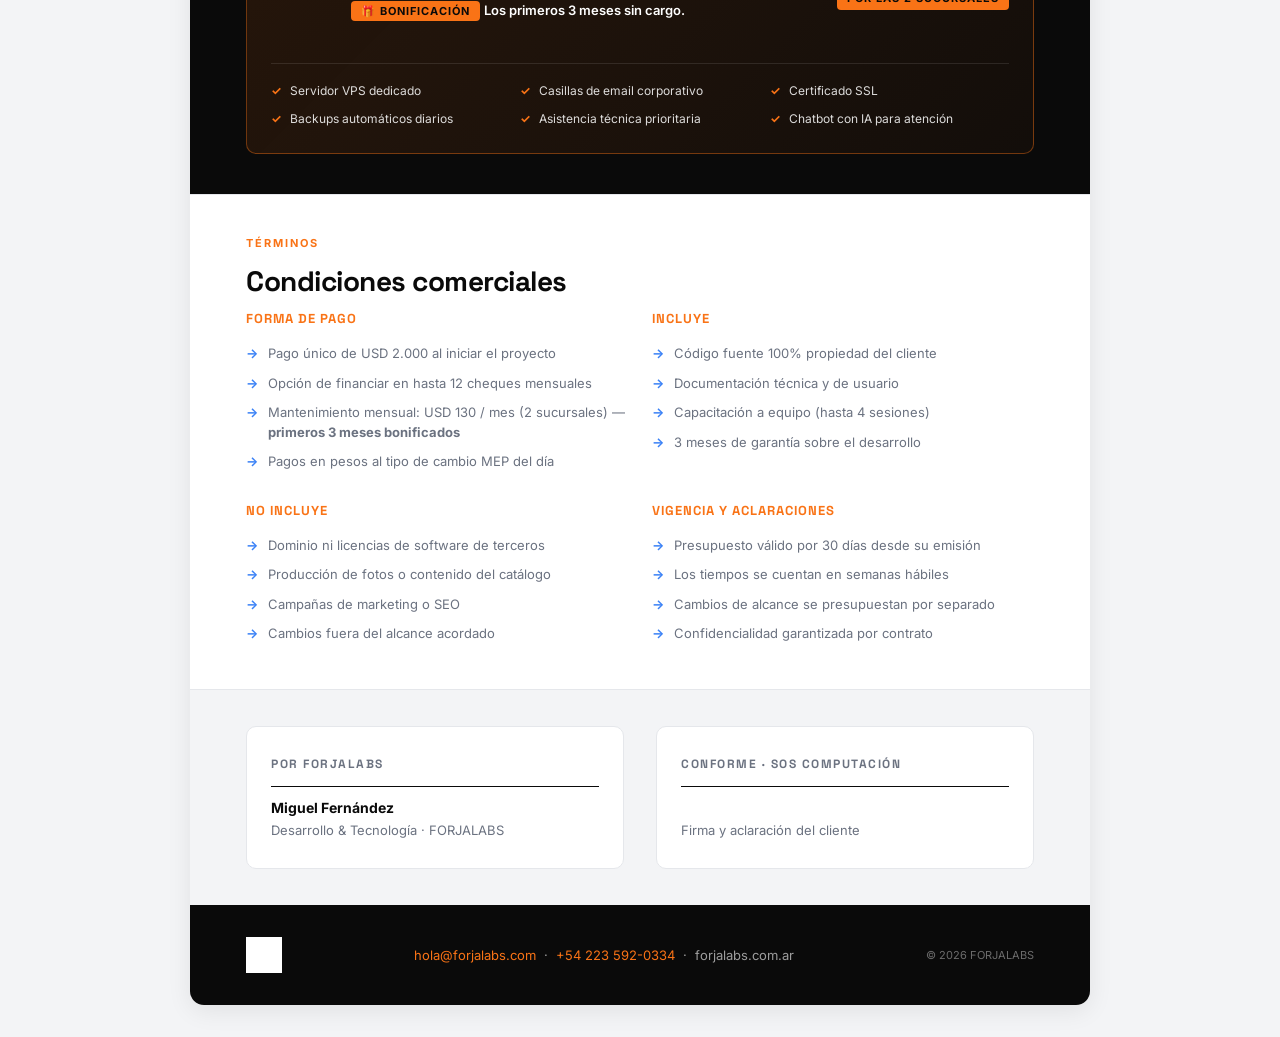
==== commit 0294718f: "Actualizar tel\u00e9fono de contacto" ====
--- a/presupuesto/index.html
+++ b/presupuesto/index.html
@@ -273,7 +273,7 @@
 
 <div class="actions">
   <button class="btn" onclick="window.print()">🖨 Imprimir / Guardar PDF</button>
-  <a class="btn primary" href="https://wa.me/5491155555555?text=Hola%20Miguel%2C%20recib%C3%AD%20el%20presupuesto" target="_blank" style="text-decoration:none">✓ Aceptar por WhatsApp</a>
+  <a class="btn primary" href="https://wa.me/5492235920334?text=Hola%20Miguel%2C%20recib%C3%AD%20el%20presupuesto" target="_blank" style="text-decoration:none">✓ Aceptar por WhatsApp</a>
 </div>
 
 <main class="page">
@@ -530,7 +530,7 @@
     </div>
     <div class="pfooter-contact">
       <a href="mailto:hola@forjalabs.com">hola@forjalabs.com</a> &nbsp;·&nbsp;
-      <a href="tel:+5491155555555">+54 11 5555-5555</a> &nbsp;·&nbsp;
+      <a href="tel:+5492235920334">+54 223 592-0334</a> &nbsp;·&nbsp;
       forjalabs.com.ar
     </div>
     <div class="pfooter-copy">© 2026 FORJALABS</div>
